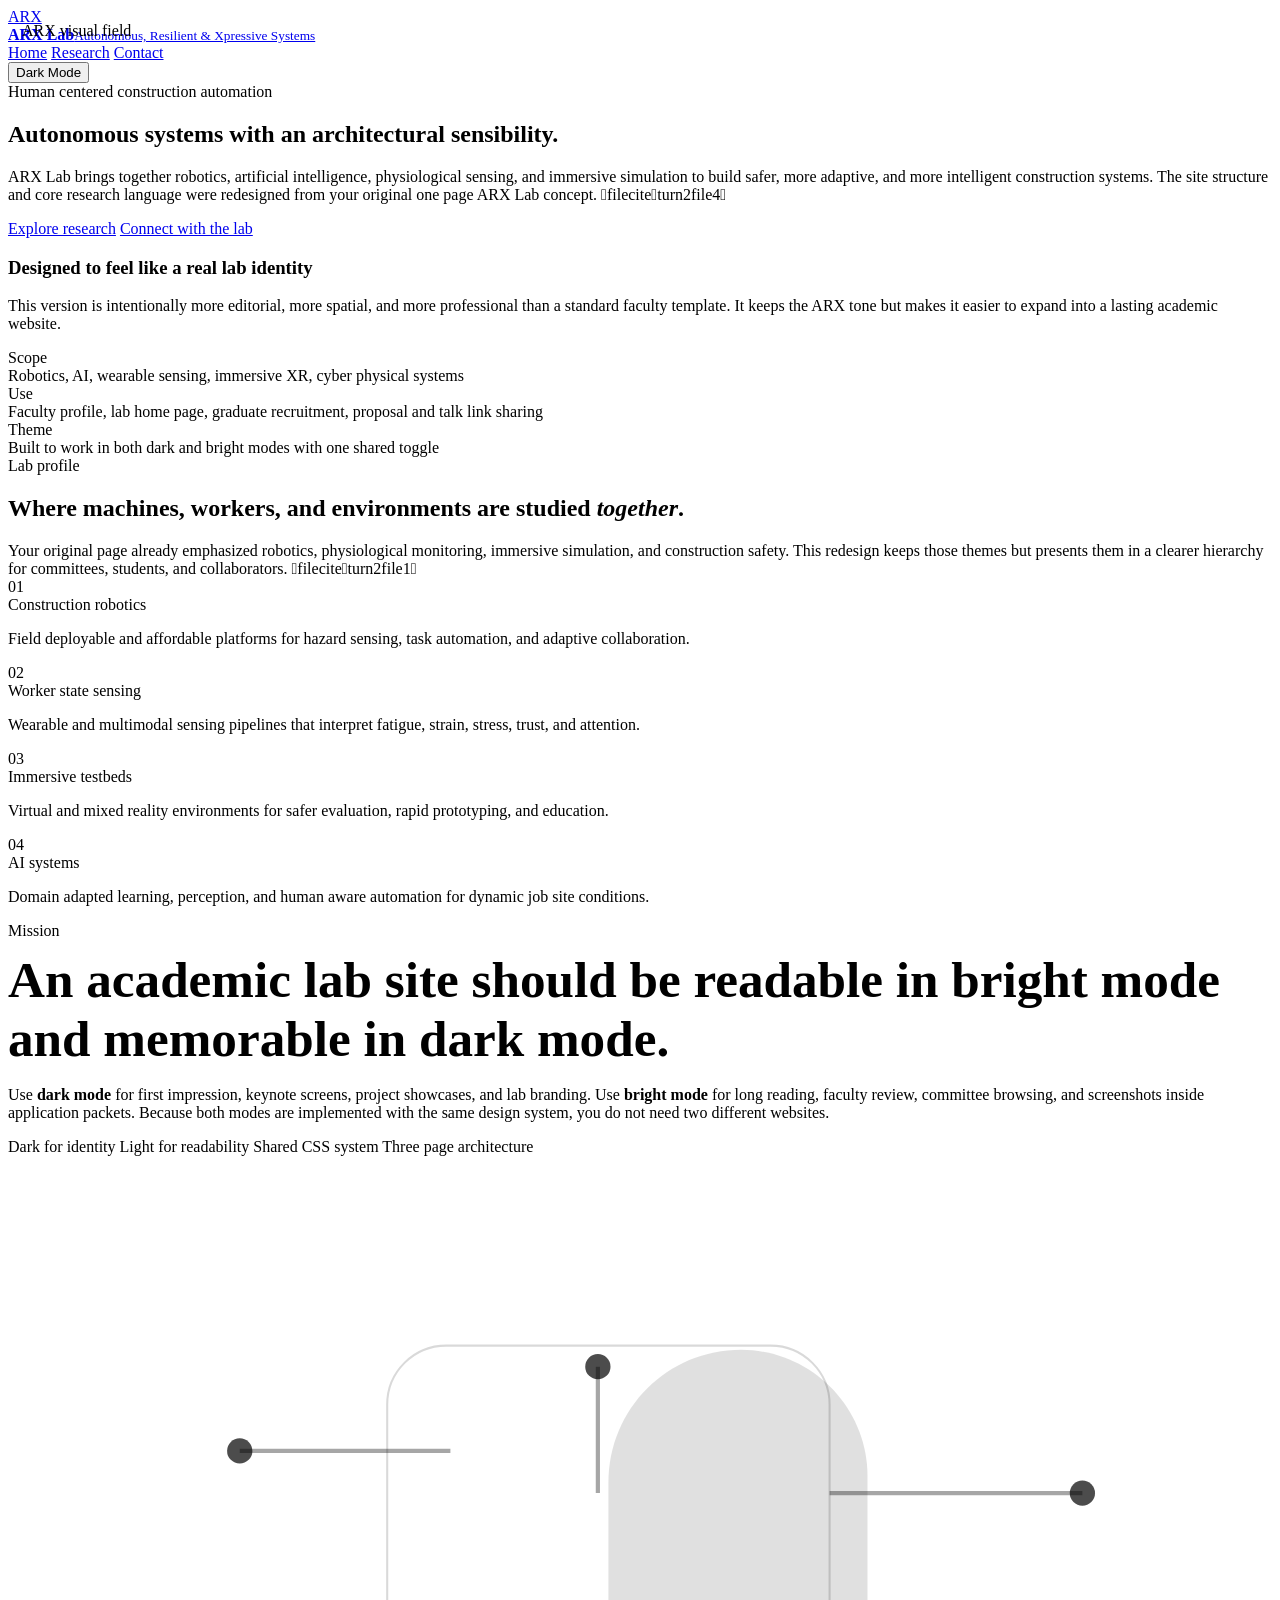
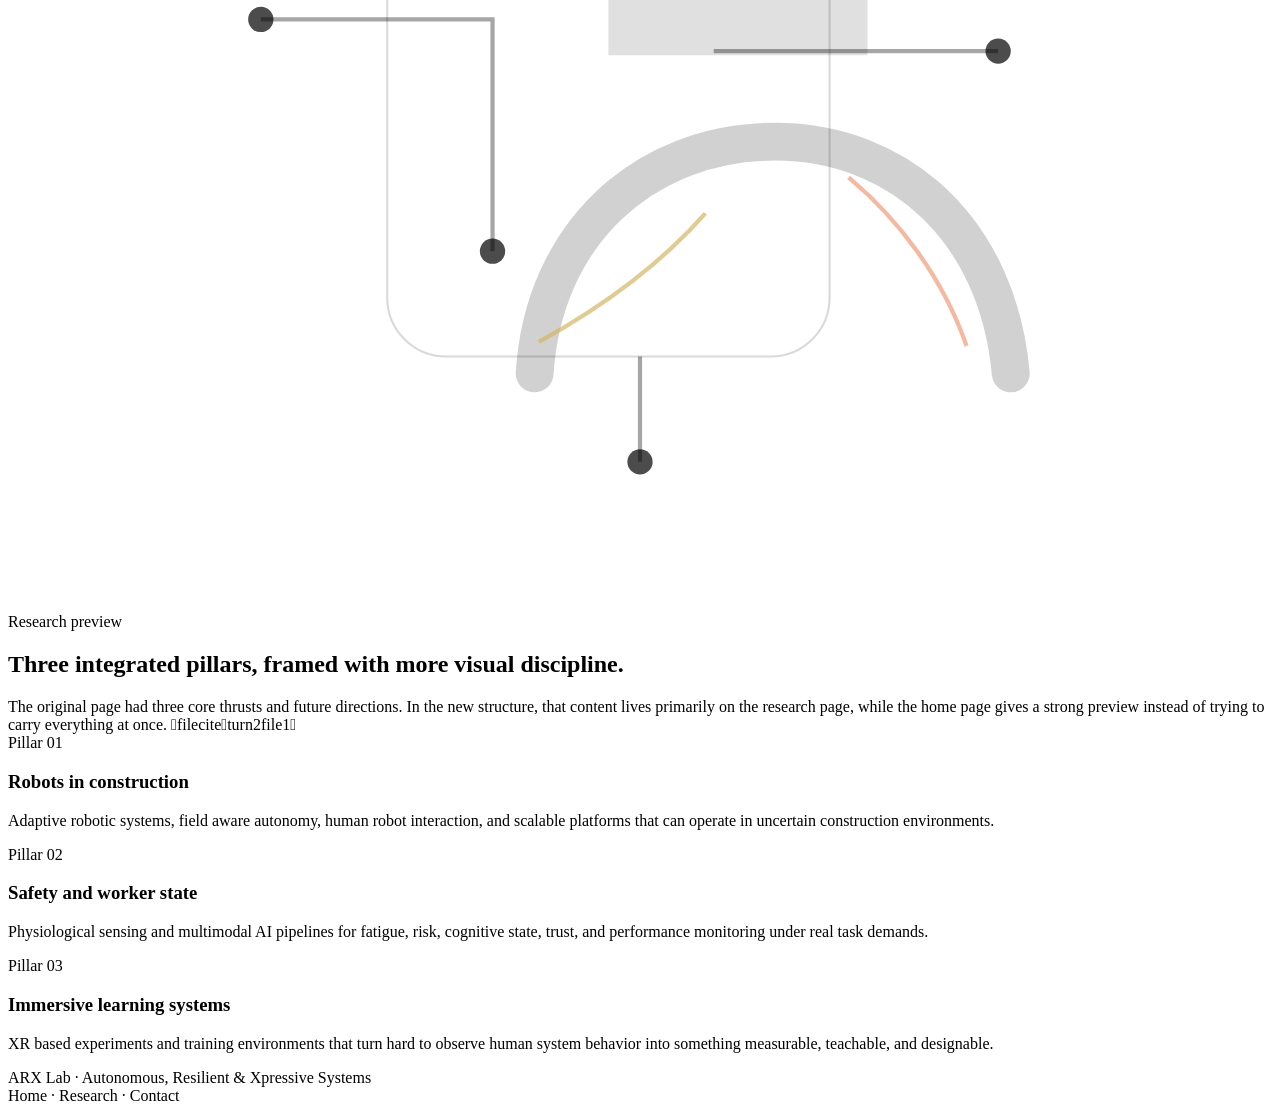
==== index.html @ 38375082 "Add files via upload" ====
<!DOCTYPE html>
<html lang="en" data-theme="dark">
<head>
  <meta charset="UTF-8">
  <meta name="viewport" content="width=device-width, initial-scale=1.0">
  <title>ARX Lab | Home</title>
  <link rel="preconnect" href="https://fonts.googleapis.com">
  <link rel="preconnect" href="https://fonts.gstatic.com" crossorigin>
  <link href="https://fonts.googleapis.com/css2?family=Cormorant+Garamond:wght@300;400;500;600;700&family=DM+Mono:wght@300;400;500&family=Playfair+Display:wght@400;600;700;800;900&display=swap" rel="stylesheet">
  <link rel="stylesheet" href="assets/styles.css">
</head>
<body>
<div class="site-shell">
  <header class="topbar">
    <div class="container topbar-inner">
      <a class="brand" href="index.html">
        <div class="brand-mark"><span>ARX</span></div>
        <div class="brand-copy"><strong>ARX Lab</strong><small>Autonomous, Resilient &amp; Xpressive Systems</small></div>
      </a>
      <div class="nav">
        <nav class="nav-links">
          <a class="active" href="index.html">Home</a>
          <a href="research.html">Research</a>
          <a href="contact.html">Contact</a>
        </nav>
        <button class="theme-toggle" data-theme-toggle type="button"><span data-theme-label>Dark</span> Mode</button>
      </div>
    </div>
  </header>

  <section class="hero">
    <div class="container hero-grid">
      <div class="reveal">
        <div class="kicker">Human centered construction automation</div>
        <h1>Autonomous systems with an <span class="outline">architectural</span> sensibility.</h1>
        <p class="lead">ARX Lab brings together robotics, artificial intelligence, physiological sensing, and immersive simulation to build safer, more adaptive, and more intelligent construction systems. The site structure and core research language were redesigned from your original one page ARX Lab concept. fileciteturn2file4</p>
        <div class="hero-actions">
          <a class="btn" href="research.html">Explore research</a>
          <a class="btn-ghost" href="contact.html">Connect with the lab</a>
        </div>
      </div>
      <aside class="hero-card reveal">
        <h3>Designed to feel like a real lab identity</h3>
        <p>This version is intentionally more editorial, more spatial, and more professional than a standard faculty template. It keeps the ARX tone but makes it easier to expand into a lasting academic website.</p>
        <div class="card-list">
          <div class="mini-row">
            <div class="label">Scope</div>
            <div>Robotics, AI, wearable sensing, immersive XR, cyber physical systems</div>
          </div>
          <div class="mini-row">
            <div class="label">Use</div>
            <div>Faculty profile, lab home page, graduate recruitment, proposal and talk link sharing</div>
          </div>
          <div class="mini-row">
            <div class="label">Theme</div>
            <div>Built to work in both dark and bright modes with one shared toggle</div>
          </div>
        </div>
      </aside>
    </div>
  </section>

  <section class="section">
    <div class="container">
      <div class="section-head reveal">
        <div>
          <div class="section-kicker">Lab profile</div>
          <h2 class="section-title">Where machines, workers, and environments are studied <em>together</em>.</h2>
        </div>
        <div class="section-copy">Your original page already emphasized robotics, physiological monitoring, immersive simulation, and construction safety. This redesign keeps those themes but presents them in a clearer hierarchy for committees, students, and collaborators. fileciteturn2file1</div>
      </div>
      <div class="stats">
        <article class="stat reveal">
          <div class="value">01</div>
          <div class="label">Construction robotics</div>
          <p>Field deployable and affordable platforms for hazard sensing, task automation, and adaptive collaboration.</p>
        </article>
        <article class="stat reveal">
          <div class="value">02</div>
          <div class="label">Worker state sensing</div>
          <p>Wearable and multimodal sensing pipelines that interpret fatigue, strain, stress, trust, and attention.</p>
        </article>
        <article class="stat reveal">
          <div class="value">03</div>
          <div class="label">Immersive testbeds</div>
          <p>Virtual and mixed reality environments for safer evaluation, rapid prototyping, and education.</p>
        </article>
        <article class="stat reveal">
          <div class="value">04</div>
          <div class="label">AI systems</div>
          <p>Domain adapted learning, perception, and human aware automation for dynamic job site conditions.</p>
        </article>
      </div>
    </div>
  </section>

  <section class="section">
    <div class="container split-panel">
      <div class="panel reveal">
        <div class="section-kicker">Mission</div>
        <h2 class="section-title" style="font-size:clamp(2rem,4vw,3.5rem);margin:10px 0 18px;">An academic lab site should be readable in bright mode and memorable in dark mode.</h2>
        <p class="section-copy">Use <strong>dark mode</strong> for first impression, keynote screens, project showcases, and lab branding. Use <strong>bright mode</strong> for long reading, faculty review, committee browsing, and screenshots inside application packets. Because both modes are implemented with the same design system, you do not need two different websites.</p>
        <div class="inline-tags">
          <span>Dark for identity</span>
          <span>Light for readability</span>
          <span>Shared CSS system</span>
          <span>Three page architecture</span>
        </div>
      </div>
      <div class="panel art-panel reveal">
        <div class="badge" style="position:absolute;top:22px;left:22px;">ARX visual field</div>
        <div class="circuit">
          <svg viewBox="0 0 600 500" fill="none" xmlns="http://www.w3.org/2000/svg">
            <rect x="180" y="90" width="210" height="290" rx="28" stroke="currentColor" opacity="0.15"/>
            <path d="M230 330V220H120M280 160V100M335 235H470M300 380V430M390 160H510M210 140H110" stroke="currentColor" opacity="0.35" stroke-width="2"/>
            <circle cx="230" cy="330" r="6" fill="currentColor" opacity="0.7"/>
            <circle cx="120" cy="220" r="6" fill="currentColor" opacity="0.7"/>
            <circle cx="280" cy="100" r="6" fill="currentColor" opacity="0.7"/>
            <circle cx="470" cy="235" r="6" fill="currentColor" opacity="0.7"/>
            <circle cx="300" cy="430" r="6" fill="currentColor" opacity="0.7"/>
            <circle cx="510" cy="160" r="6" fill="currentColor" opacity="0.7"/>
            <circle cx="110" cy="140" r="6" fill="currentColor" opacity="0.7"/>
            <path d="M285 155C285 120 313 92 348 92C381 92 408 119 408 152V237H285V155Z" fill="currentColor" opacity="0.12"/>
            <path d="M250 388C254 322 302 278 364 278C424 278 470 321 476 388" stroke="currentColor" opacity="0.18" stroke-width="18" stroke-linecap="round"/>
            <path d="M252 373C281 357 309 337 331 312" stroke="#d6b662" opacity="0.7" stroke-width="2"/>
            <path d="M399 295C423 315 444 343 455 375" stroke="#f08b61" opacity="0.6" stroke-width="2"/>
          </svg>
        </div>
      </div>
    </div>
  </section>

  <section class="section">
    <div class="container">
      <div class="section-head reveal">
        <div>
          <div class="section-kicker">Research preview</div>
          <h2 class="section-title">Three integrated pillars, framed with more visual discipline.</h2>
        </div>
        <div class="section-copy">The original page had three core thrusts and future directions. In the new structure, that content lives primarily on the research page, while the home page gives a strong preview instead of trying to carry everything at once. fileciteturn2file1</div>
      </div>
      <div class="feature-grid">
        <article class="feature-card reveal">
          <div class="eyebrow">Pillar 01</div>
          <h3>Robots in construction</h3>
          <p>Adaptive robotic systems, field aware autonomy, human robot interaction, and scalable platforms that can operate in uncertain construction environments.</p>
        </article>
        <article class="feature-card reveal">
          <div class="eyebrow">Pillar 02</div>
          <h3>Safety and worker state</h3>
          <p>Physiological sensing and multimodal AI pipelines for fatigue, risk, cognitive state, trust, and performance monitoring under real task demands.</p>
        </article>
        <article class="feature-card reveal">
          <div class="eyebrow">Pillar 03</div>
          <h3>Immersive learning systems</h3>
          <p>XR based experiments and training environments that turn hard to observe human system behavior into something measurable, teachable, and designable.</p>
        </article>
      </div>
    </div>
  </section>

  <footer class="footer">
    <div class="container footer-inner">
      <div class="footer-copy">ARX Lab · Autonomous, Resilient &amp; Xpressive Systems</div>
      <div class="footer-copy">Home · Research · Contact</div>
    </div>
  </footer>
</div>
<script src="assets/app.js"></script>
</body>
</html>
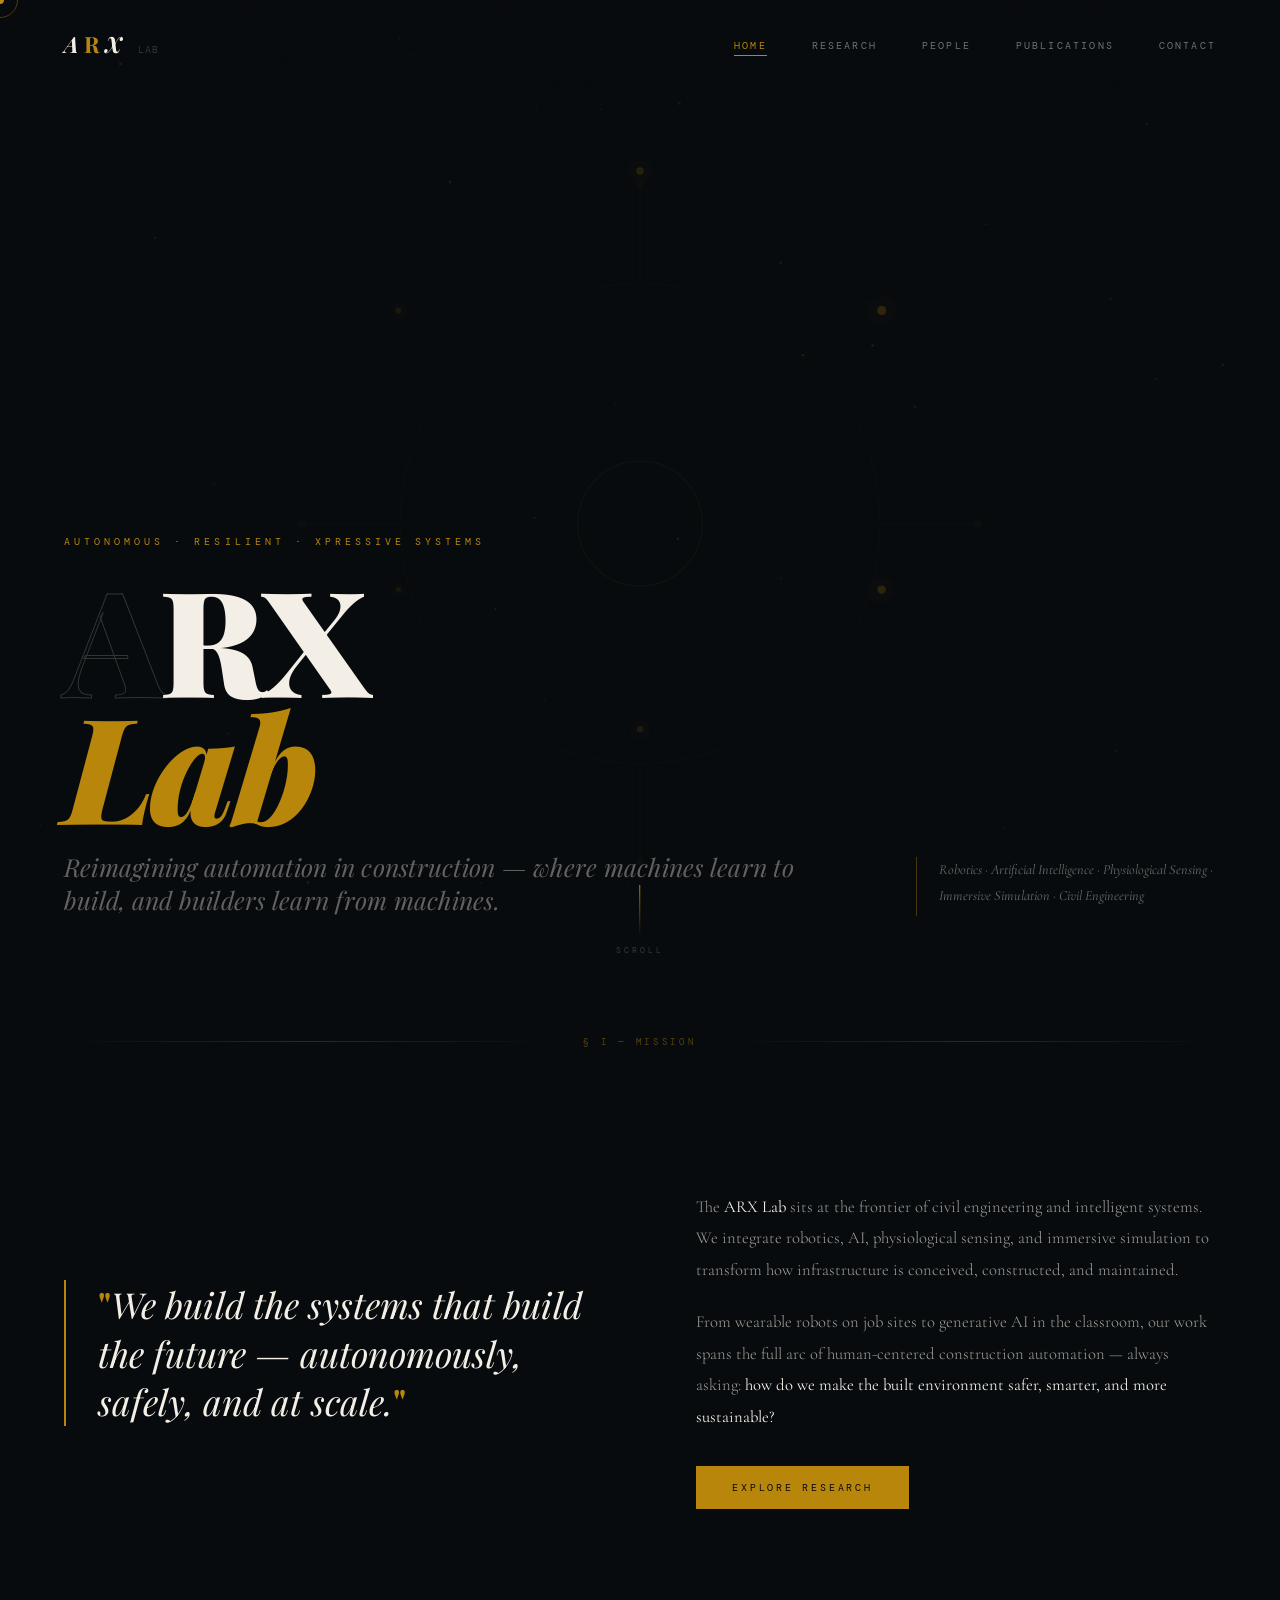
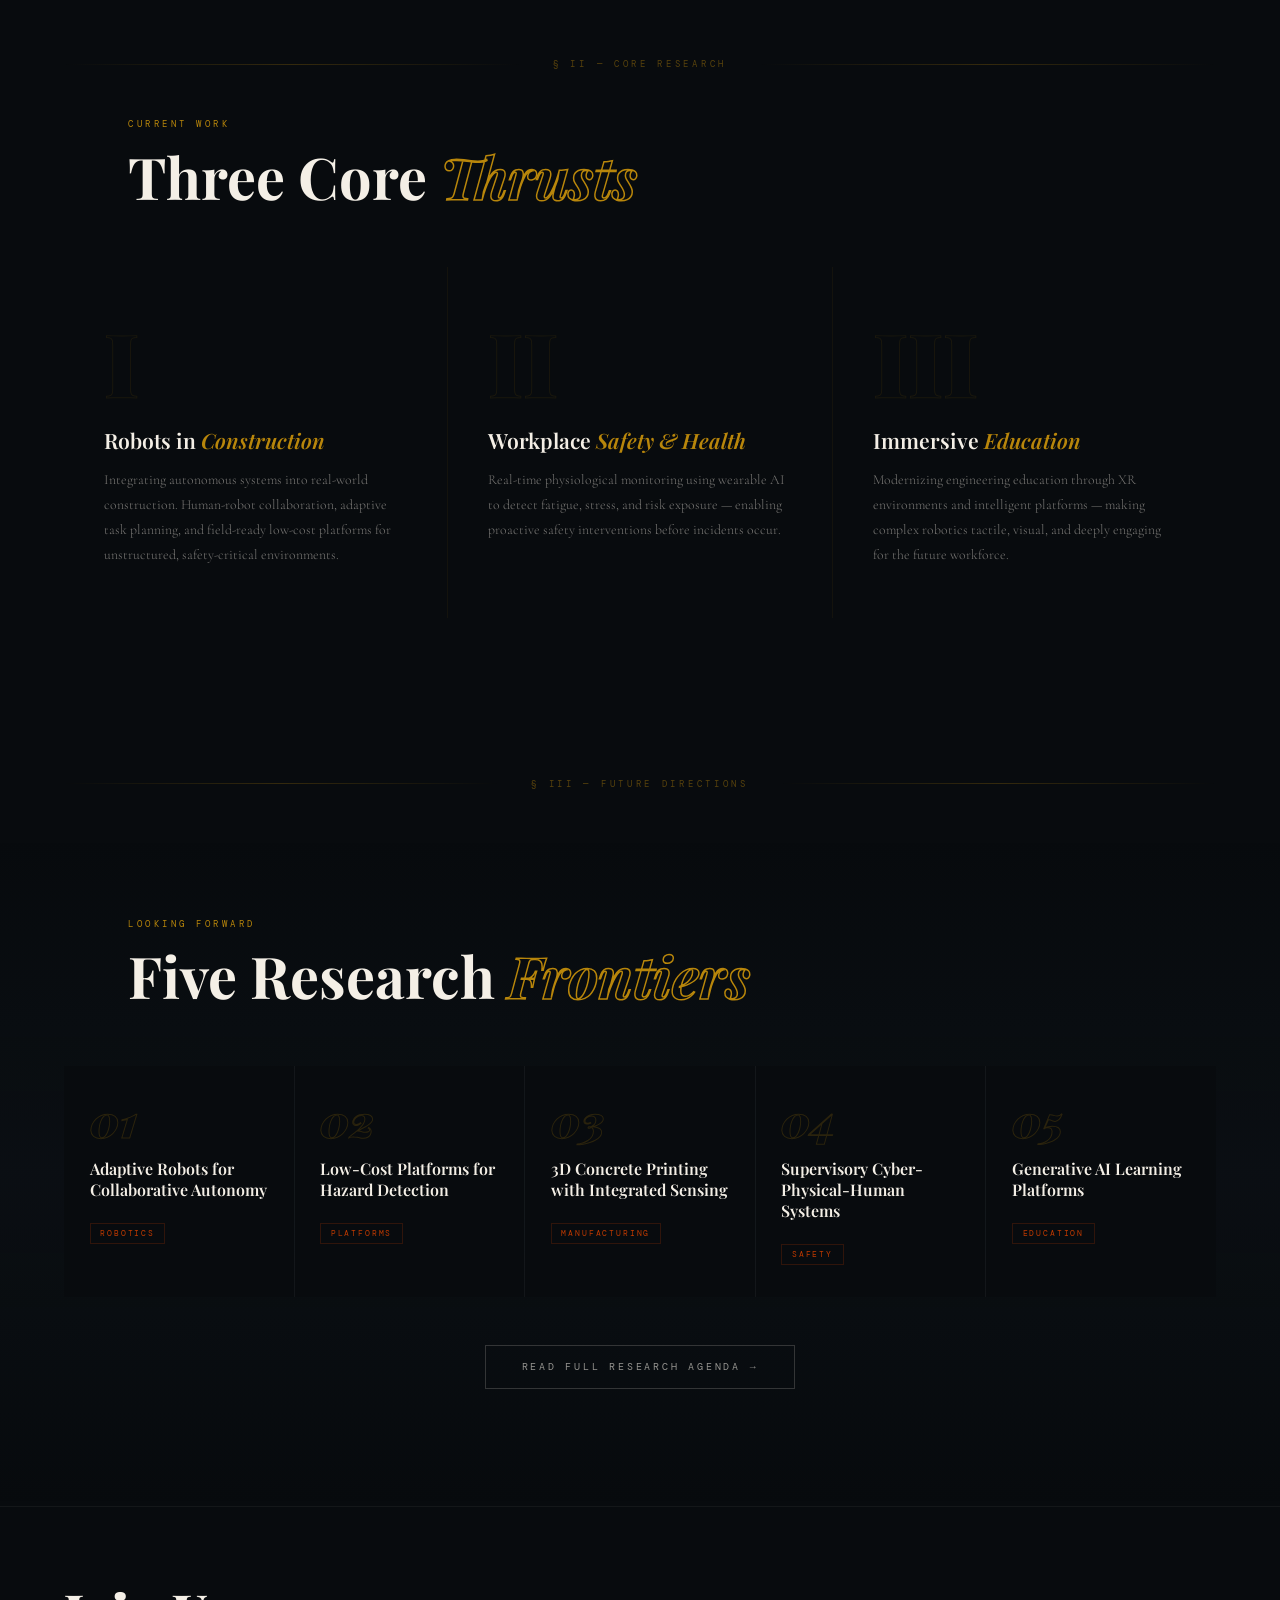
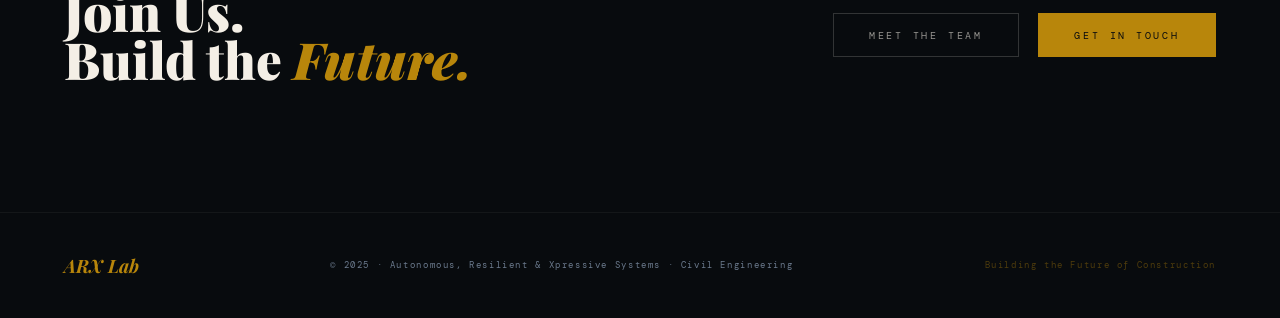
==== commit 99f2cbcc: "Add files via upload" ====
--- a/index.html
+++ b/index.html
@@ -1,171 +1,270 @@
 <!DOCTYPE html>
-<html lang="en" data-theme="dark">
+<html lang="en">
 <head>
-  <meta charset="UTF-8">
-  <meta name="viewport" content="width=device-width, initial-scale=1.0">
-  <title>ARX Lab | Home</title>
-  <link rel="preconnect" href="https://fonts.googleapis.com">
-  <link rel="preconnect" href="https://fonts.gstatic.com" crossorigin>
-  <link href="https://fonts.googleapis.com/css2?family=Cormorant+Garamond:wght@300;400;500;600;700&family=DM+Mono:wght@300;400;500&family=Playfair+Display:wght@400;600;700;800;900&display=swap" rel="stylesheet">
-  <link rel="stylesheet" href="assets/styles.css">
+<meta charset="UTF-8"><meta name="viewport" content="width=device-width,initial-scale=1.0">
+<title>ARX Lab — Home</title>
+<link rel="preconnect" href="https://fonts.googleapis.com">
+<link href="https://fonts.googleapis.com/css2?family=Cormorant+Garamond:ital,wght@0,300;0,400;0,600;1,300;1,400;1,600&family=DM+Mono:ital,wght@0,300;0,400;1,300&family=Playfair+Display:ital,wght@0,400;0,700;0,900;1,400;1,700&display=swap" rel="stylesheet">
+<style>
+:root{--ink:#080b0e;--paper:#f4efe6;--amber:#b8860b;--amber2:#d4a520;--ember:#8b2500;--ember2:#c03a00;--slate:#1c2b3a;--fog:#6b7a8d;--serif:'Cormorant Garamond',Georgia,serif;--display:'Playfair Display',Georgia,serif;--mono:'DM Mono',monospace}
+*,*::before,*::after{box-sizing:border-box;margin:0;padding:0}
+html{scroll-behavior:smooth}
+body{background:var(--ink);color:var(--paper);font-family:var(--serif);overflow-x:hidden;cursor:none}
+#cur{position:fixed;width:8px;height:8px;background:var(--amber);border-radius:50%;pointer-events:none;z-index:99999;transform:translate(-50%,-50%);mix-blend-mode:screen;transition:width .2s,height .2s}
+#ring{position:fixed;width:36px;height:36px;border:1px solid rgba(184,134,11,.4);border-radius:50%;pointer-events:none;z-index:99998;transform:translate(-50%,-50%);transition:all .12s ease-out}
+#bgCanvas{position:fixed;inset:0;z-index:0;opacity:.45}
+nav{position:fixed;top:0;left:0;right:0;z-index:900;display:flex;justify-content:space-between;align-items:center;padding:1.8rem 5vw}
+nav::after{content:'';position:absolute;inset:0;background:linear-gradient(to bottom,rgba(8,11,14,.9) 0%,transparent 100%);z-index:-1;pointer-events:none}
+.nav-logo{font-family:var(--display);font-size:1.4rem;font-weight:700;font-style:italic;color:var(--paper);text-decoration:none}
+.nav-logo b{color:var(--amber);font-style:normal}
+nav ul{list-style:none;display:flex;gap:2.8rem}
+nav a{font-family:var(--mono);font-size:.62rem;letter-spacing:.22em;text-transform:uppercase;color:rgba(244,239,230,.45);text-decoration:none;transition:color .2s;position:relative}
+nav a:hover{color:var(--amber)}
+nav a.active{color:var(--amber)}
+nav a.active::after{content:'';position:absolute;bottom:-4px;left:0;right:0;height:1px;background:var(--amber)}
+.wrap{position:relative;z-index:10}
+.rv{opacity:0;transform:translateY(26px);transition:opacity .85s ease,transform .85s ease}
+.rv.on{opacity:1;transform:none}
+.d1{transition-delay:.08s}.d2{transition-delay:.16s}.d3{transition-delay:.24s}.d4{transition-delay:.32s}.d5{transition-delay:.4s}
+footer{position:relative;z-index:10;padding:2.5rem 5vw;border-top:1px solid rgba(244,239,230,.05);display:flex;align-items:center;justify-content:space-between;flex-wrap:wrap;gap:1rem}
+.f-brand{font-family:var(--display);font-style:italic;font-size:1.15rem;font-weight:700;color:var(--amber)}
+.f-copy{font-family:var(--mono);font-size:.56rem;letter-spacing:.18em;color:var(--fog)}
+.divider{display:flex;align-items:center;gap:2rem;padding:0 5vw;margin:3rem 0;position:relative;z-index:10}
+.divider::before,.divider::after{content:'';flex:1;height:1px;background:linear-gradient(90deg,transparent,rgba(184,134,11,.25),transparent)}
+.div-label{font-family:var(--mono);font-size:.55rem;letter-spacing:.42em;text-transform:uppercase;color:rgba(184,134,11,.45);white-space:nowrap}
+.sec-eye{font-family:var(--mono);font-size:.58rem;letter-spacing:.38em;text-transform:uppercase;color:var(--amber);margin-bottom:1.2rem}
+.sec-head{font-family:var(--display);font-weight:700;font-size:clamp(2.8rem,4.5vw,5rem);line-height:.92;color:var(--paper);margin-bottom:2.5rem}
+.sec-head em{font-style:italic;color:transparent;-webkit-text-stroke:1.5px var(--amber)}
+
+/* ── PAGE-SPECIFIC ── */
+#hero{min-height:100vh;display:flex;flex-direction:column;justify-content:flex-end;padding:0 5vw 8vh;overflow:hidden}
+.sigil{position:absolute;top:50%;left:50%;transform:translate(-50%,-52%);width:min(72vw,720px);height:min(72vw,720px);pointer-events:none;z-index:1;opacity:.055;animation:spin 90s linear infinite}
+@keyframes spin{to{transform:translate(-50%,-52%) rotate(360deg)}}
+.hero-inner{position:relative;z-index:10;display:grid;grid-template-columns:1fr 300px;gap:4rem;align-items:flex-end}
+.hero-over{font-family:var(--mono);font-size:.6rem;letter-spacing:.42em;text-transform:uppercase;color:var(--amber);margin-bottom:1.6rem}
+.hero-h1{font-family:var(--display);font-weight:900;font-size:clamp(4rem,11.5vw,12rem);line-height:.86;letter-spacing:-.025em;color:var(--paper)}
+.hg{color:transparent;-webkit-text-stroke:1px rgba(244,239,230,.18)}
+.ha{color:var(--amber);font-style:italic}
+.hero-sub{font-family:var(--display);font-style:italic;font-size:clamp(.95rem,2vw,1.55rem);color:rgba(244,239,230,.38);margin-top:1.4rem;letter-spacing:.01em}
+.hero-aside{padding-bottom:.4rem;border-left:1px solid rgba(184,134,11,.35);padding-left:1.4rem}
+.hero-aside p{font-family:var(--serif);font-style:italic;font-size:.88rem;line-height:1.85;color:rgba(244,239,230,.42)}
+.scroll-cue{position:absolute;bottom:3.5vh;left:50%;transform:translateX(-50%);z-index:10;display:flex;flex-direction:column;align-items:center;gap:.5rem}
+.scroll-cue span{font-family:var(--mono);font-size:.52rem;letter-spacing:.35em;text-transform:uppercase;color:rgba(244,239,230,.2)}
+.sc-ln{width:1px;height:52px;background:linear-gradient(to bottom,var(--amber),transparent);animation:scP 2.2s ease-in-out infinite}
+@keyframes scP{0%,100%{opacity:.25;transform:scaleY(1)}50%{opacity:.7;transform:scaleY(1.15)}}
+
+/* INTRO STRIP */
+#intro{padding:6rem 5vw;display:grid;grid-template-columns:1fr 1fr;gap:7rem;align-items:center}
+.intro-quote{font-family:var(--display);font-size:clamp(1.6rem,2.8vw,2.6rem);font-style:italic;font-weight:300;line-height:1.35;color:var(--paper);border-left:2px solid var(--amber);padding-left:2rem}
+.intro-quote strong{font-weight:700;font-style:normal;color:var(--amber)}
+.intro-body p{font-size:1.04rem;line-height:1.9;color:rgba(244,239,230,.65);font-weight:300;margin-bottom:1.3rem}
+.intro-body strong{color:var(--paper);font-weight:400}
+
+/* THRUSTS */
+#thrusts{padding:0 5vw 7rem}
+.thrusts-grid{display:grid;grid-template-columns:repeat(3,1fr);gap:1px;background:rgba(184,134,11,.07);margin-top:4rem}
+.thrust{background:var(--ink);padding:3.2rem 2.5rem;position:relative;overflow:hidden;transition:background .35s;cursor:default}
+.thrust:hover{background:#111820}
+.t-num{font-family:var(--display);font-size:5.5rem;font-weight:900;line-height:1;color:transparent;-webkit-text-stroke:1px rgba(184,134,11,.1);margin-bottom:1.3rem;display:block;transition:-webkit-text-stroke .35s}
+.thrust:hover .t-num{-webkit-text-stroke:1px rgba(184,134,11,.28)}
+.t-name{font-family:var(--display);font-size:1.32rem;font-weight:600;color:var(--paper);line-height:1.25;margin-bottom:.85rem}
+.t-name em{color:var(--amber);font-style:italic}
+.t-desc{font-size:.86rem;line-height:1.82;color:rgba(244,239,230,.48);font-weight:300}
+.t-bar{position:absolute;bottom:0;left:0;right:0;height:2px;background:linear-gradient(90deg,var(--ember2),var(--amber));transform:scaleX(0);transform-origin:left;transition:transform .4s ease}
+.thrust:hover .t-bar{transform:scaleX(1)}
+
+/* GLIMPSE FUTURES */
+#futures-glimpse{padding:5rem 5vw 7rem;background:linear-gradient(180deg,transparent,rgba(28,43,58,.12),transparent)}
+.fglimpse-grid{display:grid;grid-template-columns:repeat(5,1fr);gap:1px;background:rgba(244,239,230,.04);margin-top:4rem}
+.fg-card{background:var(--ink);padding:2rem 1.6rem;position:relative;transition:background .3s;cursor:default}
+.fg-card:hover{background:#0e151d}
+.fg-n{font-family:var(--display);font-size:2.8rem;font-weight:900;font-style:italic;color:transparent;-webkit-text-stroke:1px rgba(184,134,11,.2);line-height:1;margin-bottom:1rem;transition:-webkit-text-stroke .3s}
+.fg-card:hover .fg-n{-webkit-text-stroke:1px var(--amber)}
+.fg-title{font-family:var(--display);font-size:1rem;font-weight:600;color:var(--paper);line-height:1.3;margin-bottom:.6rem}
+.fg-tag{font-family:var(--mono);font-size:.52rem;letter-spacing:.22em;text-transform:uppercase;color:var(--ember2);border:1px solid rgba(192,58,0,.22);padding:.25rem .6rem;display:inline-block;margin-top:.8rem}
+.fg-bar{position:absolute;top:0;left:0;right:0;height:1px;background:linear-gradient(90deg,var(--ember2),var(--amber));transform:scaleX(0);transform-origin:left;transition:transform .4s}
+.fg-card:hover .fg-bar{transform:scaleX(1)}
+
+/* CTA */
+#cta{padding:5rem 5vw 8rem;display:flex;justify-content:space-between;align-items:center;gap:3rem;flex-wrap:wrap;border-top:1px solid rgba(244,239,230,.05)}
+.cta-text h2{font-family:var(--display);font-size:clamp(2rem,4vw,4rem);font-weight:900;line-height:.95;color:var(--paper)}
+.cta-text h2 em{color:var(--amber);font-style:italic}
+.cta-btns{display:flex;gap:1.2rem;flex-wrap:wrap}
+.btn{font-family:var(--mono);font-size:.62rem;letter-spacing:.28em;text-transform:uppercase;padding:.9rem 2.2rem;text-decoration:none;position:relative;overflow:hidden;transition:all .28s;display:inline-block}
+.btn-filled{background:var(--amber);color:var(--ink);border:1px solid var(--amber)}
+.btn-filled:hover{background:transparent;color:var(--amber)}
+.btn-ghost{background:transparent;color:rgba(244,239,230,.6);border:1px solid rgba(244,239,230,.18)}
+.btn-ghost:hover{color:var(--paper);border-color:rgba(244,239,230,.5)}
+
+@media(max-width:900px){
+  nav ul{display:none}
+  .hero-inner{grid-template-columns:1fr}
+  .hero-aside{display:none}
+  .hero-h1{font-size:3.8rem}
+  #intro{grid-template-columns:1fr;padding:4rem 5vw;gap:3rem}
+  .thrusts-grid{grid-template-columns:1fr}
+  .fglimpse-grid{grid-template-columns:repeat(2,1fr)}
+  #cta{flex-direction:column}
+}
+</style>
 </head>
 <body>
-<div class="site-shell">
-  <header class="topbar">
-    <div class="container topbar-inner">
-      <a class="brand" href="index.html">
-        <div class="brand-mark"><span>ARX</span></div>
-        <div class="brand-copy"><strong>ARX Lab</strong><small>Autonomous, Resilient &amp; Xpressive Systems</small></div>
-      </a>
-      <div class="nav">
-        <nav class="nav-links">
-          <a class="active" href="index.html">Home</a>
-          <a href="research.html">Research</a>
-          <a href="contact.html">Contact</a>
-        </nav>
-        <button class="theme-toggle" data-theme-toggle type="button"><span data-theme-label>Dark</span> Mode</button>
-      </div>
-    </div>
-  </header>
-
-  <section class="hero">
-    <div class="container hero-grid">
-      <div class="reveal">
-        <div class="kicker">Human centered construction automation</div>
-        <h1>Autonomous systems with an <span class="outline">architectural</span> sensibility.</h1>
-        <p class="lead">ARX Lab brings together robotics, artificial intelligence, physiological sensing, and immersive simulation to build safer, more adaptive, and more intelligent construction systems. The site structure and core research language were redesigned from your original one page ARX Lab concept. fileciteturn2file4</p>
-        <div class="hero-actions">
-          <a class="btn" href="research.html">Explore research</a>
-          <a class="btn-ghost" href="contact.html">Connect with the lab</a>
-        </div>
-      </div>
-      <aside class="hero-card reveal">
-        <h3>Designed to feel like a real lab identity</h3>
-        <p>This version is intentionally more editorial, more spatial, and more professional than a standard faculty template. It keeps the ARX tone but makes it easier to expand into a lasting academic website.</p>
-        <div class="card-list">
-          <div class="mini-row">
-            <div class="label">Scope</div>
-            <div>Robotics, AI, wearable sensing, immersive XR, cyber physical systems</div>
-          </div>
-          <div class="mini-row">
-            <div class="label">Use</div>
-            <div>Faculty profile, lab home page, graduate recruitment, proposal and talk link sharing</div>
-          </div>
-          <div class="mini-row">
-            <div class="label">Theme</div>
-            <div>Built to work in both dark and bright modes with one shared toggle</div>
-          </div>
-        </div>
-      </aside>
-    </div>
-  </section>
-
-  <section class="section">
-    <div class="container">
-      <div class="section-head reveal">
-        <div>
-          <div class="section-kicker">Lab profile</div>
-          <h2 class="section-title">Where machines, workers, and environments are studied <em>together</em>.</h2>
-        </div>
-        <div class="section-copy">Your original page already emphasized robotics, physiological monitoring, immersive simulation, and construction safety. This redesign keeps those themes but presents them in a clearer hierarchy for committees, students, and collaborators. fileciteturn2file1</div>
-      </div>
-      <div class="stats">
-        <article class="stat reveal">
-          <div class="value">01</div>
-          <div class="label">Construction robotics</div>
-          <p>Field deployable and affordable platforms for hazard sensing, task automation, and adaptive collaboration.</p>
-        </article>
-        <article class="stat reveal">
-          <div class="value">02</div>
-          <div class="label">Worker state sensing</div>
-          <p>Wearable and multimodal sensing pipelines that interpret fatigue, strain, stress, trust, and attention.</p>
-        </article>
-        <article class="stat reveal">
-          <div class="value">03</div>
-          <div class="label">Immersive testbeds</div>
-          <p>Virtual and mixed reality environments for safer evaluation, rapid prototyping, and education.</p>
-        </article>
-        <article class="stat reveal">
-          <div class="value">04</div>
-          <div class="label">AI systems</div>
-          <p>Domain adapted learning, perception, and human aware automation for dynamic job site conditions.</p>
-        </article>
-      </div>
-    </div>
-  </section>
-
-  <section class="section">
-    <div class="container split-panel">
-      <div class="panel reveal">
-        <div class="section-kicker">Mission</div>
-        <h2 class="section-title" style="font-size:clamp(2rem,4vw,3.5rem);margin:10px 0 18px;">An academic lab site should be readable in bright mode and memorable in dark mode.</h2>
-        <p class="section-copy">Use <strong>dark mode</strong> for first impression, keynote screens, project showcases, and lab branding. Use <strong>bright mode</strong> for long reading, faculty review, committee browsing, and screenshots inside application packets. Because both modes are implemented with the same design system, you do not need two different websites.</p>
-        <div class="inline-tags">
-          <span>Dark for identity</span>
-          <span>Light for readability</span>
-          <span>Shared CSS system</span>
-          <span>Three page architecture</span>
-        </div>
-      </div>
-      <div class="panel art-panel reveal">
-        <div class="badge" style="position:absolute;top:22px;left:22px;">ARX visual field</div>
-        <div class="circuit">
-          <svg viewBox="0 0 600 500" fill="none" xmlns="http://www.w3.org/2000/svg">
-            <rect x="180" y="90" width="210" height="290" rx="28" stroke="currentColor" opacity="0.15"/>
-            <path d="M230 330V220H120M280 160V100M335 235H470M300 380V430M390 160H510M210 140H110" stroke="currentColor" opacity="0.35" stroke-width="2"/>
-            <circle cx="230" cy="330" r="6" fill="currentColor" opacity="0.7"/>
-            <circle cx="120" cy="220" r="6" fill="currentColor" opacity="0.7"/>
-            <circle cx="280" cy="100" r="6" fill="currentColor" opacity="0.7"/>
-            <circle cx="470" cy="235" r="6" fill="currentColor" opacity="0.7"/>
-            <circle cx="300" cy="430" r="6" fill="currentColor" opacity="0.7"/>
-            <circle cx="510" cy="160" r="6" fill="currentColor" opacity="0.7"/>
-            <circle cx="110" cy="140" r="6" fill="currentColor" opacity="0.7"/>
-            <path d="M285 155C285 120 313 92 348 92C381 92 408 119 408 152V237H285V155Z" fill="currentColor" opacity="0.12"/>
-            <path d="M250 388C254 322 302 278 364 278C424 278 470 321 476 388" stroke="currentColor" opacity="0.18" stroke-width="18" stroke-linecap="round"/>
-            <path d="M252 373C281 357 309 337 331 312" stroke="#d6b662" opacity="0.7" stroke-width="2"/>
-            <path d="M399 295C423 315 444 343 455 375" stroke="#f08b61" opacity="0.6" stroke-width="2"/>
-          </svg>
-        </div>
-      </div>
-    </div>
-  </section>
-
-  <section class="section">
-    <div class="container">
-      <div class="section-head reveal">
-        <div>
-          <div class="section-kicker">Research preview</div>
-          <h2 class="section-title">Three integrated pillars, framed with more visual discipline.</h2>
-        </div>
-        <div class="section-copy">The original page had three core thrusts and future directions. In the new structure, that content lives primarily on the research page, while the home page gives a strong preview instead of trying to carry everything at once. fileciteturn2file1</div>
-      </div>
-      <div class="feature-grid">
-        <article class="feature-card reveal">
-          <div class="eyebrow">Pillar 01</div>
-          <h3>Robots in construction</h3>
-          <p>Adaptive robotic systems, field aware autonomy, human robot interaction, and scalable platforms that can operate in uncertain construction environments.</p>
-        </article>
-        <article class="feature-card reveal">
-          <div class="eyebrow">Pillar 02</div>
-          <h3>Safety and worker state</h3>
-          <p>Physiological sensing and multimodal AI pipelines for fatigue, risk, cognitive state, trust, and performance monitoring under real task demands.</p>
-        </article>
-        <article class="feature-card reveal">
-          <div class="eyebrow">Pillar 03</div>
-          <h3>Immersive learning systems</h3>
-          <p>XR based experiments and training environments that turn hard to observe human system behavior into something measurable, teachable, and designable.</p>
-        </article>
-      </div>
-    </div>
-  </section>
-
-  <footer class="footer">
-    <div class="container footer-inner">
-      <div class="footer-copy">ARX Lab · Autonomous, Resilient &amp; Xpressive Systems</div>
-      <div class="footer-copy">Home · Research · Contact</div>
-    </div>
-  </footer>
-</div>
-<script src="assets/app.js"></script>
+<div id="cur"></div><div id="ring"></div>
+<canvas id="bgCanvas"></canvas>
+
+<nav class="wrap">
+  <a href="index.html" class="nav-logo">A<b>R</b>X <span style="font-family:var(--mono);font-size:.6rem;letter-spacing:.1em;color:rgba(244,239,230,.22);font-style:normal;font-weight:300">LAB</span></a>
+  <ul>
+    <li><a href="index.html" class="active">Home</a></li>
+    <li><a href="research.html">Research</a></li>
+    <li><a href="people.html">People</a></li>
+    <li><a href="publications.html">Publications</a></li>
+    <li><a href="contact.html">Contact</a></li>
+  </ul>
+</nav>
+
+<!-- HERO -->
+<section id="hero" class="wrap">
+  <svg class="sigil" viewBox="0 0 600 600" fill="none" xmlns="http://www.w3.org/2000/svg">
+    <circle cx="300" cy="300" r="282" stroke="#b8860b" stroke-width=".5" stroke-dasharray="3 10"/>
+    <circle cx="300" cy="300" r="200" stroke="#b8860b" stroke-width=".5"/>
+    <circle cx="300" cy="300" r="120" stroke="#c03a00" stroke-width=".5" stroke-dasharray="6 5"/>
+    <circle cx="300" cy="300" r="52" stroke="#b8860b" stroke-width="1"/>
+    <line x1="300" y1="18" x2="300" y2="100" stroke="#b8860b" stroke-width=".5"/>
+    <line x1="300" y1="500" x2="300" y2="582" stroke="#b8860b" stroke-width=".5"/>
+    <line x1="18" y1="300" x2="100" y2="300" stroke="#b8860b" stroke-width=".5"/>
+    <line x1="500" y1="300" x2="582" y2="300" stroke="#b8860b" stroke-width=".5"/>
+    <line x1="95" y1="95" x2="152" y2="152" stroke="#b8860b" stroke-width=".5" opacity=".4"/>
+    <line x1="505" y1="95" x2="448" y2="152" stroke="#b8860b" stroke-width=".5" opacity=".4"/>
+    <line x1="95" y1="505" x2="152" y2="448" stroke="#b8860b" stroke-width=".5" opacity=".4"/>
+    <line x1="505" y1="505" x2="448" y2="448" stroke="#b8860b" stroke-width=".5" opacity=".4"/>
+    <circle cx="300" cy="18" r="3.5" fill="#b8860b" opacity=".5"/>
+    <circle cx="300" cy="582" r="3.5" fill="#b8860b" opacity=".5"/>
+    <circle cx="18" cy="300" r="3.5" fill="#b8860b" opacity=".5"/>
+    <circle cx="582" cy="300" r="3.5" fill="#b8860b" opacity=".5"/>
+    <circle cx="95" cy="95" r="2.5" fill="#c03a00" opacity=".4"/>
+    <circle cx="505" cy="95" r="2.5" fill="#c03a00" opacity=".4"/>
+    <circle cx="95" cy="505" r="2.5" fill="#c03a00" opacity=".4"/>
+    <circle cx="505" cy="505" r="2.5" fill="#c03a00" opacity=".4"/>
+    <line x1="300" y1="248" x2="300" y2="352" stroke="#c03a00" stroke-width=".8" opacity=".3"/>
+    <line x1="248" y1="300" x2="352" y2="300" stroke="#c03a00" stroke-width=".8" opacity=".3"/>
+  </svg>
+  <div class="hero-inner">
+    <div>
+      <div class="hero-over">Autonomous · Resilient · Xpressive Systems</div>
+      <h1 class="hero-h1"><span class="hg">A</span>RX<br><span class="ha">Lab</span></h1>
+      <div class="hero-sub">Reimagining automation in construction — where machines learn to build, and builders learn from machines.</div>
+    </div>
+    <div class="hero-aside">
+      <p>Robotics · Artificial Intelligence · Physiological Sensing · Immersive Simulation · Civil Engineering</p>
+    </div>
+  </div>
+  <div class="scroll-cue"><div class="sc-ln"></div><span>Scroll</span></div>
+</section>
+
+<div class="divider wrap"><span class="div-label">§ I — Mission</span></div>
+
+<!-- INTRO -->
+<section id="intro" class="wrap">
+  <div class="intro-quote rv">
+    <strong>"</strong>We build the systems that build the future — autonomously, safely, and at scale.<strong>"</strong>
+  </div>
+  <div class="intro-body">
+    <p class="rv d1">The <strong>ARX Lab</strong> sits at the frontier of civil engineering and intelligent systems. We integrate robotics, AI, physiological sensing, and immersive simulation to transform how infrastructure is conceived, constructed, and maintained.</p>
+    <p class="rv d2">From wearable robots on job sites to generative AI in the classroom, our work spans the full arc of human-centered construction automation — always asking: <strong>how do we make the built environment safer, smarter, and more sustainable?</strong></p>
+    <div class="rv d3" style="margin-top:2rem">
+      <a href="research.html" class="btn btn-filled">Explore Research</a>
+    </div>
+  </div>
+</section>
+
+<div class="divider wrap"><span class="div-label">§ II — Core Research</span></div>
+
+<!-- THREE THRUSTS -->
+<section id="thrusts" class="wrap">
+  <div style="padding:0 5vw">
+    <div class="sec-eye rv">Current Work</div>
+    <h2 class="sec-head rv">Three Core <em>Thrusts</em></h2>
+  </div>
+  <div class="thrusts-grid rv d1">
+    <div class="thrust">
+      <span class="t-num">I</span>
+      <div class="t-name">Robots in <em>Construction</em></div>
+      <div class="t-desc">Integrating autonomous systems into real-world construction. Human-robot collaboration, adaptive task planning, and field-ready low-cost platforms for unstructured, safety-critical environments.</div>
+      <div class="t-bar"></div>
+    </div>
+    <div class="thrust">
+      <span class="t-num">II</span>
+      <div class="t-name">Workplace <em>Safety & Health</em></div>
+      <div class="t-desc">Real-time physiological monitoring using wearable AI to detect fatigue, stress, and risk exposure — enabling proactive safety interventions before incidents occur.</div>
+      <div class="t-bar"></div>
+    </div>
+    <div class="thrust">
+      <span class="t-num">III</span>
+      <div class="t-name">Immersive <em>Education</em></div>
+      <div class="t-desc">Modernizing engineering education through XR environments and intelligent platforms — making complex robotics tactile, visual, and deeply engaging for the future workforce.</div>
+      <div class="t-bar"></div>
+    </div>
+  </div>
+</section>
+
+<div class="divider wrap"><span class="div-label">§ III — Future Directions</span></div>
+
+<!-- 5 FUTURE GLIMPSES -->
+<section id="futures-glimpse" class="wrap">
+  <div style="padding:0 5vw">
+    <div class="sec-eye rv">Looking Forward</div>
+    <h2 class="sec-head rv">Five Research <em>Frontiers</em></h2>
+  </div>
+  <div class="fglimpse-grid rv d1">
+    <div class="fg-card"><div class="fg-bar"></div><div class="fg-n">01</div><div class="fg-title">Adaptive Robots for Collaborative Autonomy</div><span class="fg-tag">Robotics</span></div>
+    <div class="fg-card"><div class="fg-bar"></div><div class="fg-n">02</div><div class="fg-title">Low-Cost Platforms for Hazard Detection</div><span class="fg-tag">Platforms</span></div>
+    <div class="fg-card"><div class="fg-bar"></div><div class="fg-n">03</div><div class="fg-title">3D Concrete Printing with Integrated Sensing</div><span class="fg-tag">Manufacturing</span></div>
+    <div class="fg-card"><div class="fg-bar"></div><div class="fg-n">04</div><div class="fg-title">Supervisory Cyber-Physical-Human Systems</div><span class="fg-tag">Safety</span></div>
+    <div class="fg-card"><div class="fg-bar"></div><div class="fg-n">05</div><div class="fg-title">Generative AI Learning Platforms</div><span class="fg-tag">Education</span></div>
+  </div>
+  <div style="text-align:center;margin-top:3rem"><a href="research.html" class="btn btn-ghost rv d2">Read Full Research Agenda →</a></div>
+</section>
+
+<!-- CTA -->
+<section id="cta" class="wrap">
+  <div class="cta-text">
+    <h2 class="rv">Join Us.<br>Build the <em>Future.</em></h2>
+  </div>
+  <div class="cta-btns rv d1">
+    <a href="people.html" class="btn btn-ghost">Meet the Team</a>
+    <a href="contact.html" class="btn btn-filled">Get in Touch</a>
+  </div>
+</section>
+
+<footer class="wrap">
+  <div class="f-brand">ARX Lab</div>
+  <div class="f-copy">© 2025 · Autonomous, Resilient &amp; Xpressive Systems · Civil Engineering</div>
+  <div class="f-copy" style="color:var(--amber);opacity:.4">Building the Future of Construction</div>
+</footer>
+
+<script>
+const cur=document.getElementById('cur'),ring=document.getElementById('ring');
+let mx=0,my=0,rx=0,ry=0;
+document.addEventListener('mousemove',e=>{mx=e.clientX;my=e.clientY});
+(function ac(){cur.style.left=mx+'px';cur.style.top=my+'px';rx+=(mx-rx)*.13;ry+=(my-ry)*.13;ring.style.left=rx+'px';ring.style.top=ry+'px';requestAnimationFrame(ac)})();
+const cv=document.getElementById('bgCanvas'),cx=cv.getContext('2d');
+let W,H,t=0,nodes=[],particles=[];
+function rsz(){W=cv.width=window.innerWidth;H=cv.height=window.innerHeight;
+  nodes=Array.from({length:6},(_,i)=>{const a=(i/6)*Math.PI*2-Math.PI/2,r=Math.min(W,H)*.31;return{x:W/2+Math.cos(a)*r,y:H/2+Math.sin(a)*r,ox:W/2+Math.cos(a)*r,oy:H/2+Math.sin(a)*r,vx:(Math.random()-.5)*.1,vy:(Math.random()-.5)*.1}});
+  particles=Array.from({length:80},()=>({x:Math.random()*W,y:Math.random()*H,vx:(Math.random()-.5)*.28,vy:(Math.random()-.5)*.28,sz:Math.random()*1.4+.3,al:Math.random()*.32+.04}));}
+window.addEventListener('resize',rsz);rsz();
+function frame(){cx.clearRect(0,0,W,H);t+=.003;
+  nodes.forEach(n=>{n.x+=n.vx;n.y+=n.vy;n.vx+=(n.ox-n.x)*.0008;n.vy+=(n.oy-n.y)*.0008;n.vx*=.996;n.vy*=.996});
+  for(let i=0;i<nodes.length;i++)for(let j=i+1;j<nodes.length;j++){const dx=nodes[j].x-nodes[i].x,dy=nodes[j].y-nodes[i].y,d=Math.sqrt(dx*dx+dy*dy),m=Math.min(W,H)*.68;if(d<m){cx.beginPath();cx.moveTo(nodes[i].x,nodes[i].y);cx.lineTo(nodes[j].x,nodes[j].y);cx.strokeStyle=`rgba(184,134,11,${(1-d/m)*.1})`;cx.lineWidth=.5;cx.stroke()}}
+  nodes.forEach((n,i)=>{const p=Math.sin(t*1.3+i*1.05)*.5+.5;cx.beginPath();cx.arc(n.x,n.y,2.5+p*2,0,Math.PI*2);cx.fillStyle=`rgba(184,134,11,${.18+p*.28})`;cx.fill();const g=cx.createRadialGradient(n.x,n.y,0,n.x,n.y,14+p*7);g.addColorStop(0,`rgba(184,134,11,${.05+p*.04})`);g.addColorStop(1,'rgba(184,134,11,0)');cx.beginPath();cx.arc(n.x,n.y,14+p*7,0,Math.PI*2);cx.fillStyle=g;cx.fill()});
+  particles.forEach(p=>{p.x+=p.vx;p.y+=p.vy;if(p.x<0)p.x=W;if(p.x>W)p.x=0;if(p.y<0)p.y=H;if(p.y>H)p.y=0;particles.forEach(q=>{const dx=q.x-p.x,dy=q.y-p.y,d=Math.sqrt(dx*dx+dy*dy);if(d<85&&d>0){cx.beginPath();cx.moveTo(p.x,p.y);cx.lineTo(q.x,q.y);cx.strokeStyle=`rgba(28,43,58,${(1-d/85)*.16})`;cx.lineWidth=.4;cx.stroke()}});cx.beginPath();cx.arc(p.x,p.y,p.sz,0,Math.PI*2);cx.fillStyle=`rgba(184,134,11,${p.al})`;cx.fill()});
+  requestAnimationFrame(frame)}
+frame();
+const rvEls=document.querySelectorAll('.rv');
+const io=new IntersectionObserver(es=>{es.forEach(e=>{if(e.isIntersecting){e.target.classList.add('on');io.unobserve(e.target)}})},{threshold:.08,rootMargin:'0px 0px -45px 0px'});
+rvEls.forEach(el=>io.observe(el));
+window.addEventListener('load',()=>{['.hero-over','.hero-h1','.hero-sub','.hero-aside'].forEach((s,i)=>{const el=document.querySelector(s);if(!el)return;el.style.cssText=`opacity:0;transform:translateY(38px);transition:opacity 1.1s ease ${.25+i*.15}s,transform 1.1s ease ${.25+i*.15}s`;requestAnimationFrame(()=>{el.style.opacity=1;el.style.transform='none'})})});
+</script>
 </body>
 </html>
